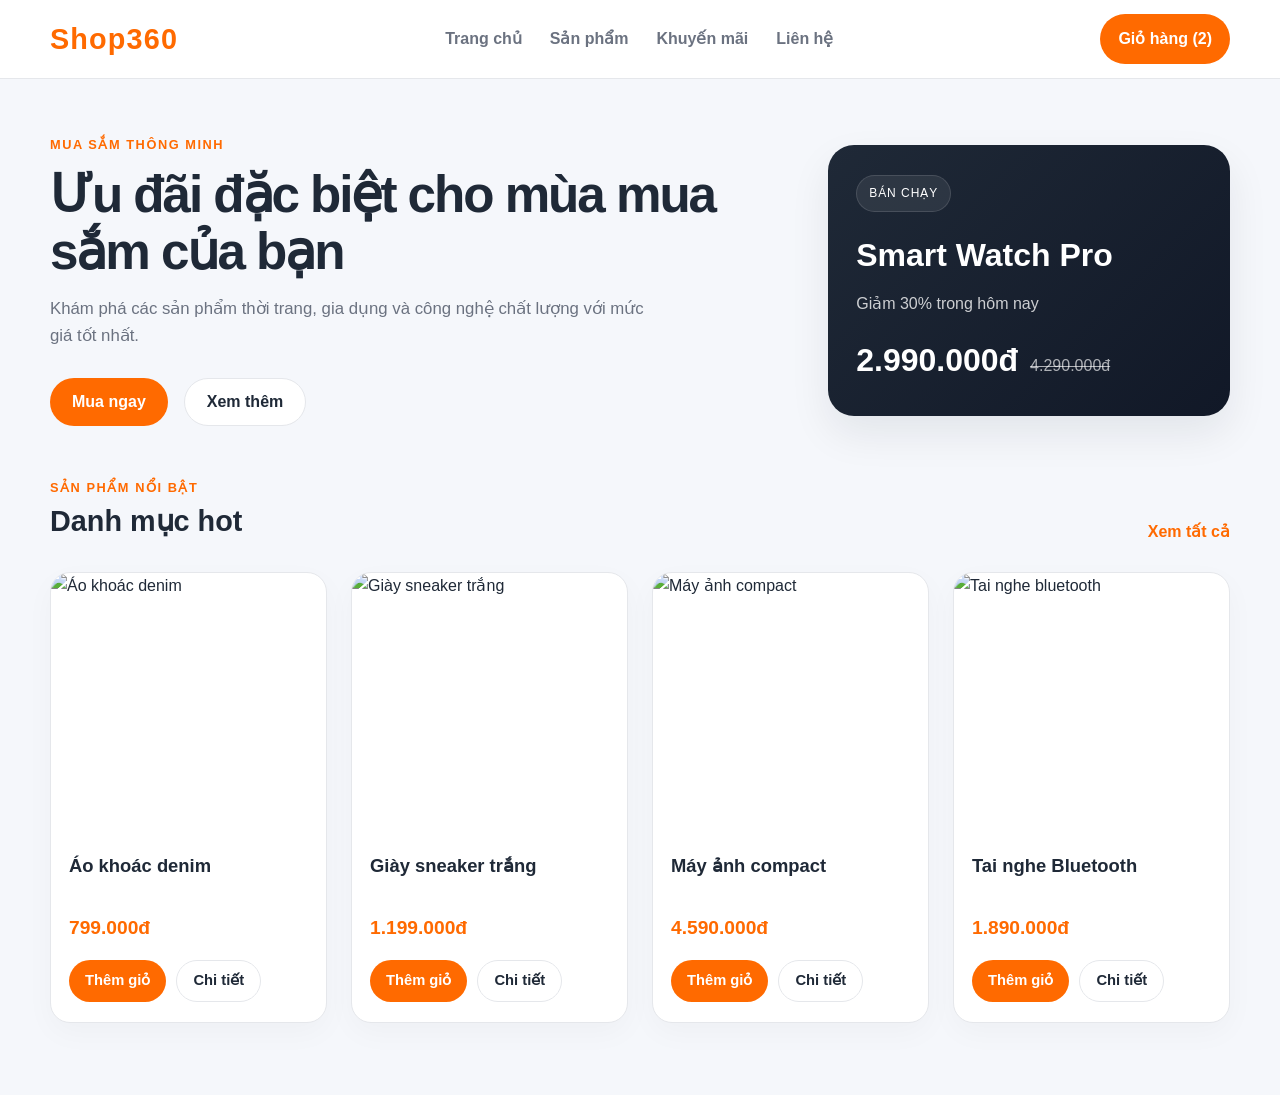
==== index.html @ 0231599e "Add files via upload" ====
<!DOCTYPE html>
<html lang="vi">
  <head>
    <meta charset="UTF-8" />
    <meta name="viewport" content="width=device-width, initial-scale=1.0" />
    <title>Shop360 | Mua sắm thông minh</title>
    <meta
      name="description"
      content="Trang thương mại điện tử mẫu với các sản phẩm nổi bật, giao diện đẹp và responsive."
    />
    <link rel="stylesheet" href="style.css" />
  </head>
  <body>
    <header class="topbar">
      <div class="container nav">
        <div class="brand" aria-label="Tên thương hiệu">Shop360</div>

        <nav class="menu" aria-label="Menu chính">
          <a href="#">Trang chủ</a>
          <a href="#">Sản phẩm</a>
          <a href="#">Khuyến mãi</a>
          <a href="#">Liên hệ</a>
        </nav>

        <button class="cart-btn" type="button">Giỏ hàng (2)</button>
      </div>
    </header>

    <main class="container">
      <section class="hero">
        <div class="hero-copy">
          <p class="eyebrow">Mua sắm thông minh</p>
          <h1>Ưu đãi đặc biệt cho mùa mua sắm của bạn</h1>
          <p class="lead">
            Khám phá các sản phẩm thời trang, gia dụng và công nghệ chất lượng
            với mức giá tốt nhất.
          </p>
          <div class="hero-actions">
            <a href="#products" class="primary-btn">Mua ngay</a>
            <a href="#" class="secondary-btn">Xem thêm</a>
          </div>
        </div>

        <div class="hero-panel" aria-label="Sản phẩm bán chạy">
          <span class="tag">Bán chạy</span>
          <h2>Smart Watch Pro</h2>
          <p>Giảm 30% trong hôm nay</p>
          <div class="price-box">
            <strong>2.990.000đ</strong>
            <span>4.290.000đ</span>
          </div>
        </div>
      </section>

      <section id="products" class="products-section">
        <div class="section-header">
          <div>
            <p class="eyebrow">Sản phẩm nổi bật</p>
            <h2>Danh mục hot</h2>
          </div>
          <a href="#" class="view-all">Xem tất cả</a>
        </div>

        <div class="products-grid">
          <article class="product-card">
            <img
              src="https://images.unsplash.com/photo-1521572267360-ee0c2909d518?auto=format&fit=crop&w=900&q=80"
              alt="Áo khoác denim"
            />
            <div class="product-info">
              <h3>Áo khoác denim</h3>
              <p class="price">799.000đ</p>
              <div class="actions">
                <button type="button" class="primary-btn small">Thêm giỏ</button>
                <button type="button" class="ghost-btn small">Chi tiết</button>
              </div>
            </div>
          </article>

          <article class="product-card">
            <img
              src="https://images.unsplash.com/photo-1542291026-7eec264c27ff?auto=format&fit=crop&w=900&q=80"
              alt="Giày sneaker trắng"
            />
            <div class="product-info">
              <h3>Giày sneaker trắng</h3>
              <p class="price">1.199.000đ</p>
              <div class="actions">
                <button type="button" class="primary-btn small">Thêm giỏ</button>
                <button type="button" class="ghost-btn small">Chi tiết</button>
              </div>
            </div>
          </article>

          <article class="product-card">
            <img
              src="https://images.unsplash.com/photo-1511497584788-876760111969?auto=format&fit=crop&w=900&q=80"
              alt="Máy ảnh compact"
            />
            <div class="product-info">
              <h3>Máy ảnh compact</h3>
              <p class="price">4.590.000đ</p>
              <div class="actions">
                <button type="button" class="primary-btn small">Thêm giỏ</button>
                <button type="button" class="ghost-btn small">Chi tiết</button>
              </div>
            </div>
          </article>

          <article class="product-card">
            <img
              src="https://images.unsplash.com/photo-1505740420928-5e560c06d30e?auto=format&fit=crop&w=900&q=80"
              alt="Tai nghe bluetooth"
            />
            <div class="product-info">
              <h3>Tai nghe Bluetooth</h3>
              <p class="price">1.890.000đ</p>
              <div class="actions">
                <button type="button" class="primary-btn small">Thêm giỏ</button>
                <button type="button" class="ghost-btn small">Chi tiết</button>
              </div>
            </div>
          </article>
        </div>
      </section>
    </main>
  </body>
</html>
---- style.css ----
:root {
  --primary: #ff6a00;
  --primary-dark: #e35b00;
  --text: #1f2937;
  --muted: #6b7280;
  --bg: #f5f7fb;
  --card: #ffffff;
  --border: #e5e7eb;
  --shadow: 0 18px 40px rgba(15, 23, 42, 0.08);
}

* {
  box-sizing: border-box;
  margin: 0;
  padding: 0;
}

html {
  scroll-behavior: smooth;
}

body {
  font-family: Arial, Helvetica, sans-serif;
  background: var(--bg);
  color: var(--text);
  line-height: 1.6;
}

img {
  max-width: 100%;
  display: block;
}

a {
  text-decoration: none;
  color: inherit;
}

button {
  font: inherit;
  cursor: pointer;
  border: none;
}

.container {
  width: min(1180px, calc(100% - 32px));
  margin: 0 auto;
}

.topbar {
  background: #fff;
  border-bottom: 1px solid var(--border);
  position: sticky;
  top: 0;
  z-index: 10;
}

.nav {
  height: 78px;
  display: flex;
  align-items: center;
  justify-content: space-between;
  gap: 24px;
}

.brand {
  font-size: 1.8rem;
  font-weight: 800;
  color: var(--primary);
  letter-spacing: 0.04em;
}

.menu {
  display: flex;
  align-items: center;
  gap: 28px;
  color: var(--text);
  font-weight: 600;
}

.menu a {
  color: var(--muted);
  transition: color 0.2s ease;
}

.menu a:hover {
  color: var(--primary);
}

.cart-btn,
.primary-btn,
.secondary-btn,
.ghost-btn {
  border-radius: 999px;
  transition: all 0.2s ease;
}

.cart-btn {
  background: var(--primary);
  color: #fff;
  padding: 12px 18px;
  font-weight: 700;
}

.cart-btn:hover {
  background: var(--primary-dark);
}

.hero {
  display: grid;
  grid-template-columns: 1.3fr 0.7fr;
  align-items: center;
  gap: 32px;
  padding: 56px 0 28px;
}

.hero-copy h1 {
  font-size: clamp(2.2rem, 4vw, 4rem);
  line-height: 1.1;
  margin: 12px 0 16px;
  letter-spacing: -0.04em;
}

.eyebrow {
  color: var(--primary);
  text-transform: uppercase;
  letter-spacing: 0.12em;
  font-weight: 700;
  font-size: 0.8rem;
}

.lead {
  max-width: 620px;
  color: var(--muted);
  font-size: 1.05rem;
}

.hero-actions {
  display: flex;
  align-items: center;
  gap: 16px;
  margin-top: 28px;
}

.primary-btn,
.secondary-btn,
.ghost-btn {
  display: inline-flex;
  justify-content: center;
  align-items: center;
  min-height: 48px;
  padding: 0 22px;
  font-weight: 700;
  cursor: pointer;
}

.primary-btn {
  background: var(--primary);
  color: #fff;
}

.primary-btn:hover {
  background: var(--primary-dark);
}

.secondary-btn {
  background: #fff;
  border: 1px solid var(--border);
  color: var(--text);
}

.secondary-btn:hover {
  border-color: var(--primary);
  color: var(--primary);
}

.hero-panel {
  background: linear-gradient(135deg, #1f2937, #111827);
  color: #fff;
  padding: 30px 28px;
  border-radius: 26px;
  box-shadow: var(--shadow);
  min-height: 260px;
  display: flex;
  flex-direction: column;
  justify-content: center;
}

.tag {
  display: inline-block;
  width: fit-content;
  background: rgba(255, 255, 255, 0.08);
  border: 1px solid rgba(255, 255, 255, 0.12);
  border-radius: 999px;
  padding: 8px 12px;
  font-size: 0.75rem;
  text-transform: uppercase;
  letter-spacing: 0.08em;
  margin-bottom: 18px;
}

.hero-panel h2 {
  font-size: 2rem;
  margin-bottom: 10px;
}

.hero-panel p {
  color: rgba(255, 255, 255, 0.78);
}

.price-box {
  margin-top: 18px;
  display: flex;
  align-items: baseline;
  gap: 12px;
  flex-wrap: wrap;
}

.price-box strong {
  font-size: 2rem;
}

.price-box span {
  text-decoration: line-through;
  color: rgba(255, 255, 255, 0.65);
}

.products-section {
  padding: 24px 0 72px;
}

.section-header {
  display: flex;
  justify-content: space-between;
  align-items: end;
  gap: 20px;
  margin-bottom: 28px;
}

.section-header h2 {
  font-size: clamp(1.8rem, 2vw, 2.4rem);
}

.view-all {
  color: var(--primary);
  font-weight: 700;
}

.products-grid {
  display: grid;
  grid-template-columns: repeat(4, minmax(0, 1fr));
  gap: 24px;
}

.product-card {
  background: var(--card);
  border: 1px solid var(--border);
  border-radius: 20px;
  overflow: hidden;
  box-shadow: 0 10px 30px rgba(17, 24, 39, 0.03);
  transition: transform 0.2s ease, box-shadow 0.2s ease;
}

.product-card:hover {
  transform: translateY(-4px);
  box-shadow: var(--shadow);
}

.product-card img {
  width: 100%;
  height: 260px;
  object-fit: cover;
}

.product-info {
  padding: 18px 18px 20px;
}

.product-info h3 {
  font-size: 1.15rem;
  margin-bottom: 10px;
  min-height: 52px;
}

.price {
  font-weight: 800;
  color: var(--primary);
  font-size: 1.2rem;
  margin-bottom: 16px;
}

.actions {
  display: flex;
  gap: 10px;
  flex-wrap: wrap;
}

.small {
  min-height: 42px;
  padding: 0 16px;
  font-size: 0.92rem;
}

.ghost-btn {
  background: #fff;
  color: var(--text);
  border: 1px solid var(--border);
}

.ghost-btn:hover {
  border-color: var(--primary);
  color: var(--primary);
}

@media (max-width: 1024px) {
  .products-grid {
    grid-template-columns: repeat(2, minmax(0, 1fr));
  }

  .hero {
    grid-template-columns: 1fr;
  }

  .hero-panel {
    max-width: 480px;
    width: 100%;
  }
}

@media (max-width: 680px) {
  .nav {
    flex-wrap: wrap;
    height: auto;
    padding: 16px 0;
  }

  .menu {
    width: 100%;
    justify-content: center;
    flex-wrap: wrap;
    gap: 12px 18px;
  }

  .cart-btn {
    width: 100%;
  }

  .section-header {
    flex-direction: column;
    align-items: flex-start;
  }

  .products-grid {
    grid-template-columns: 1fr;
  }

  .hero {
    padding-top: 32px;
  }

  .hero-copy h1 {
    font-size: 2.2rem;
  }

  .hero-actions {
    flex-direction: column;
    align-items: stretch;
  }

  .primary-btn,
  .secondary-btn,
  .ghost-btn {
    width: 100%;
  }
}
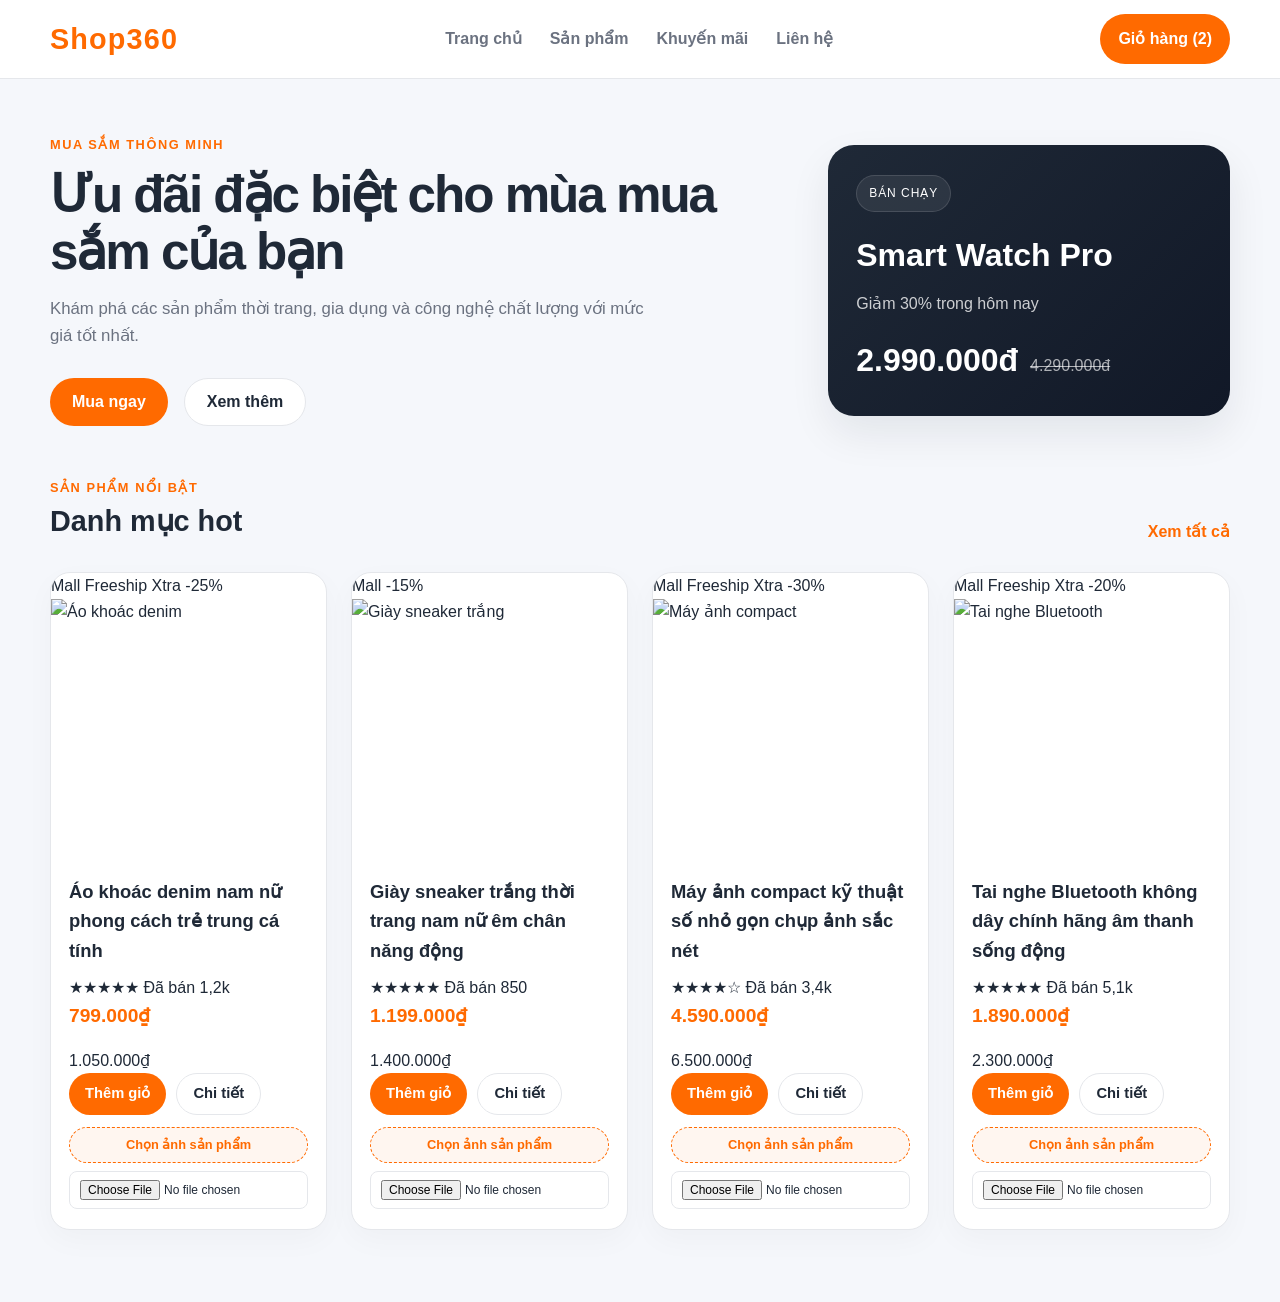
==== commit 5f0df690: "Add files via upload" ====
--- a/index.html
+++ b/index.html
@@ -8,7 +8,415 @@
       name="description"
       content="Trang thương mại điện tử mẫu với các sản phẩm nổi bật, giao diện đẹp và responsive."
     />
-    <link rel="stylesheet" href="style.css" />
+    <style>
+:root {
+  --primary: #ff6a00;
+  --primary-dark: #e35b00;
+  --text: #1f2937;
+  --muted: #6b7280;
+  --bg: #f5f7fb;
+  --card: #ffffff;
+  --border: #e5e7eb;
+  --shadow: 0 18px 40px rgba(15, 23, 42, 0.08);
+}
+
+* {
+  box-sizing: border-box;
+  margin: 0;
+  padding: 0;
+}
+
+html {
+  scroll-behavior: smooth;
+}
+
+body {
+  font-family: Arial, Helvetica, sans-serif;
+  background: var(--bg);
+  color: var(--text);
+  line-height: 1.6;
+}
+
+img {
+  max-width: 100%;
+  display: block;
+}
+
+a {
+  text-decoration: none;
+  color: inherit;
+}
+
+button {
+  font: inherit;
+  cursor: pointer;
+  border: none;
+}
+
+.container {
+  width: min(1180px, calc(100% - 32px));
+  margin: 0 auto;
+}
+
+.topbar {
+  background: #fff;
+  border-bottom: 1px solid var(--border);
+  position: sticky;
+  top: 0;
+  z-index: 10;
+}
+
+.nav {
+  height: 78px;
+  display: flex;
+  align-items: center;
+  justify-content: space-between;
+  gap: 24px;
+}
+
+.brand {
+  font-size: 1.8rem;
+  font-weight: 800;
+  color: var(--primary);
+  letter-spacing: 0.04em;
+}
+
+.menu {
+  display: flex;
+  align-items: center;
+  gap: 28px;
+  color: var(--text);
+  font-weight: 600;
+}
+
+.menu a {
+  color: var(--muted);
+  transition: color 0.2s ease;
+}
+
+.menu a:hover {
+  color: var(--primary);
+}
+
+.cart-btn,
+.primary-btn,
+.secondary-btn,
+.ghost-btn {
+  border-radius: 999px;
+  transition: all 0.2s ease;
+}
+
+.cart-btn {
+  background: var(--primary);
+  color: #fff;
+  padding: 12px 18px;
+  font-weight: 700;
+}
+
+.cart-btn:hover {
+  background: var(--primary-dark);
+}
+
+.hero {
+  display: grid;
+  grid-template-columns: 1.3fr 0.7fr;
+  align-items: center;
+  gap: 32px;
+  padding: 56px 0 28px;
+}
+
+.hero-copy h1 {
+  font-size: clamp(2.2rem, 4vw, 4rem);
+  line-height: 1.1;
+  margin: 12px 0 16px;
+  letter-spacing: -0.04em;
+}
+
+.eyebrow {
+  color: var(--primary);
+  text-transform: uppercase;
+  letter-spacing: 0.12em;
+  font-weight: 700;
+  font-size: 0.8rem;
+}
+
+.lead {
+  max-width: 620px;
+  color: var(--muted);
+  font-size: 1.05rem;
+}
+
+.hero-actions {
+  display: flex;
+  align-items: center;
+  gap: 16px;
+  margin-top: 28px;
+}
+
+.primary-btn,
+.secondary-btn,
+.ghost-btn {
+  display: inline-flex;
+  justify-content: center;
+  align-items: center;
+  min-height: 48px;
+  padding: 0 22px;
+  font-weight: 700;
+  cursor: pointer;
+}
+
+.primary-btn {
+  background: var(--primary);
+  color: #fff;
+}
+
+.primary-btn:hover {
+  background: var(--primary-dark);
+}
+
+.secondary-btn {
+  background: #fff;
+  border: 1px solid var(--border);
+  color: var(--text);
+}
+
+.secondary-btn:hover {
+  border-color: var(--primary);
+  color: var(--primary);
+}
+
+.hero-panel {
+  background: linear-gradient(135deg, #1f2937, #111827);
+  color: #fff;
+  padding: 30px 28px;
+  border-radius: 26px;
+  box-shadow: var(--shadow);
+  min-height: 260px;
+  display: flex;
+  flex-direction: column;
+  justify-content: center;
+}
+
+.tag {
+  display: inline-block;
+  width: fit-content;
+  background: rgba(255, 255, 255, 0.08);
+  border: 1px solid rgba(255, 255, 255, 0.12);
+  border-radius: 999px;
+  padding: 8px 12px;
+  font-size: 0.75rem;
+  text-transform: uppercase;
+  letter-spacing: 0.08em;
+  margin-bottom: 18px;
+}
+
+.hero-panel h2 {
+  font-size: 2rem;
+  margin-bottom: 10px;
+}
+
+.hero-panel p {
+  color: rgba(255, 255, 255, 0.78);
+}
+
+.price-box {
+  margin-top: 18px;
+  display: flex;
+  align-items: baseline;
+  gap: 12px;
+  flex-wrap: wrap;
+}
+
+.price-box strong {
+  font-size: 2rem;
+}
+
+.price-box span {
+  text-decoration: line-through;
+  color: rgba(255, 255, 255, 0.65);
+}
+
+.products-section {
+  padding: 24px 0 72px;
+}
+
+.section-header {
+  display: flex;
+  justify-content: space-between;
+  align-items: end;
+  gap: 20px;
+  margin-bottom: 28px;
+}
+
+.section-header h2 {
+  font-size: clamp(1.8rem, 2vw, 2.4rem);
+}
+
+.view-all {
+  color: var(--primary);
+  font-weight: 700;
+}
+
+.products-grid {
+  display: grid;
+  grid-template-columns: repeat(4, minmax(0, 1fr));
+  gap: 24px;
+}
+
+.product-card {
+  background: var(--card);
+  border: 1px solid var(--border);
+  border-radius: 20px;
+  overflow: hidden;
+  box-shadow: 0 10px 30px rgba(17, 24, 39, 0.03);
+  transition: transform 0.2s ease, box-shadow 0.2s ease;
+}
+
+.product-card:hover {
+  transform: translateY(-4px);
+  box-shadow: var(--shadow);
+}
+
+.product-card img {
+  width: 100%;
+  height: 260px;
+  object-fit: cover;
+}
+
+.product-info {
+  padding: 18px 18px 20px;
+}
+
+.product-info h3 {
+  font-size: 1.15rem;
+  margin-bottom: 10px;
+  min-height: 52px;
+}
+
+.price {
+  font-weight: 800;
+  color: var(--primary);
+  font-size: 1.2rem;
+  margin-bottom: 16px;
+}
+
+.actions {
+  display: flex;
+  gap: 10px;
+  flex-wrap: wrap;
+}
+
+.small {
+  min-height: 42px;
+  padding: 0 16px;
+  font-size: 0.92rem;
+}
+
+.ghost-btn {
+  background: #fff;
+  color: var(--text);
+  border: 1px solid var(--border);
+}
+
+.ghost-btn:hover {
+  border-color: var(--primary);
+  color: var(--primary);
+}
+
+.product-upload {
+  margin-top: 12px;
+  display: flex;
+  flex-direction: column;
+  gap: 8px;
+}
+
+.upload-label {
+  display: inline-flex;
+  align-items: center;
+  justify-content: center;
+  min-height: 36px;
+  padding: 0 12px;
+  font-size: 0.8rem;
+  font-weight: 700;
+  color: var(--primary);
+  border: 1px dashed var(--primary);
+  border-radius: 999px;
+  background: rgba(255, 106, 0, 0.06);
+  cursor: pointer;
+}
+
+.upload-input {
+  width: 100%;
+  font-size: 0.75rem;
+  color: var(--text);
+  border: 1px solid var(--border);
+  border-radius: 8px;
+  padding: 8px 10px;
+  background: #fff;
+}
+
+@media (max-width: 1024px) {
+  .products-grid {
+    grid-template-columns: repeat(2, minmax(0, 1fr));
+  }
+
+  .hero {
+    grid-template-columns: 1fr;
+  }
+
+  .hero-panel {
+    max-width: 480px;
+    width: 100%;
+  }
+}
+
+@media (max-width: 680px) {
+  .nav {
+    flex-wrap: wrap;
+    height: auto;
+    padding: 16px 0;
+  }
+
+  .menu {
+    width: 100%;
+    justify-content: center;
+    flex-wrap: wrap;
+    gap: 12px 18px;
+  }
+
+  .cart-btn {
+    width: 100%;
+  }
+
+  .section-header {
+    flex-direction: column;
+    align-items: flex-start;
+  }
+
+  .products-grid {
+    grid-template-columns: 1fr;
+  }
+
+  .hero {
+    padding-top: 32px;
+  }
+
+  .hero-copy h1 {
+    font-size: 2.2rem;
+  }
+
+  .hero-actions {
+    flex-direction: column;
+    align-items: stretch;
+  }
+
+  .primary-btn,
+  .secondary-btn,
+  .ghost-btn {
+    width: 100%;
+  }
+}
+    </style>
   </head>
   <body>
     <header class="topbar">
@@ -63,66 +471,193 @@
 
         <div class="products-grid">
           <article class="product-card">
+            <div class="product-badges" aria-label="Thông tin khuyến mãi">
+              <span class="badge mall">Mall</span>
+              <span class="badge ship">Freeship Xtra</span>
+              <span class="badge discount">-25%</span>
+            </div>
             <img
-              src="https://images.unsplash.com/photo-1521572267360-ee0c2909d518?auto=format&fit=crop&w=900&q=80"
+              src="images/denim.webp"
               alt="Áo khoác denim"
             />
             <div class="product-info">
-              <h3>Áo khoác denim</h3>
-              <p class="price">799.000đ</p>
+              <h3>Áo khoác denim nam nữ phong cách trẻ trung cá tính</h3>
+              <div class="rating-row" aria-label="Đánh giá sản phẩm">
+                <span class="stars">★★★★★</span>
+                <span class="sold">Đã bán 1,2k</span>
+              </div>
+              <div class="price-group">
+                <p class="price">799.000₫</p>
+                <p class="old-price">1.050.000₫</p>
+              </div>
               <div class="actions">
                 <button type="button" class="primary-btn small">Thêm giỏ</button>
                 <button type="button" class="ghost-btn small">Chi tiết</button>
               </div>
+
+              <div class="product-upload">
+                <label class="upload-label" for="upload-0">Chọn ảnh sản phẩm</label>
+                <input
+                  id="upload-0"
+                  class="upload-input"
+                  type="file"
+                  accept="image/*"
+                />
+              </div>
             </div>
           </article>
 
           <article class="product-card">
+            <div class="product-badges" aria-label="Thông tin khuyến mãi">
+              <span class="badge mall">Mall</span>
+              <span class="badge discount">-15%</span>
+            </div>
             <img
-              src="https://images.unsplash.com/photo-1542291026-7eec264c27ff?auto=format&fit=crop&w=900&q=80"
+              src="images/giay-trang.webp"
               alt="Giày sneaker trắng"
             />
             <div class="product-info">
-              <h3>Giày sneaker trắng</h3>
-              <p class="price">1.199.000đ</p>
+              <h3>Giày sneaker trắng thời trang nam nữ êm chân năng động</h3>
+              <div class="rating-row" aria-label="Đánh giá sản phẩm">
+                <span class="stars">★★★★★</span>
+                <span class="sold">Đã bán 850</span>
+              </div>
+              <div class="price-group">
+                <p class="price">1.199.000₫</p>
+                <p class="old-price">1.400.000₫</p>
+              </div>
               <div class="actions">
                 <button type="button" class="primary-btn small">Thêm giỏ</button>
                 <button type="button" class="ghost-btn small">Chi tiết</button>
               </div>
+
+              <div class="product-upload">
+                <label class="upload-label" for="upload-1">Chọn ảnh sản phẩm</label>
+                <input
+                  id="upload-1"
+                  class="upload-input"
+                  type="file"
+                  accept="image/*"
+                />
+              </div>
             </div>
           </article>
 
           <article class="product-card">
+            <div class="product-badges" aria-label="Thông tin khuyến mãi">
+              <span class="badge mall">Mall</span>
+              <span class="badge ship">Freeship Xtra</span>
+              <span class="badge discount">-30%</span>
+            </div>
             <img
-              src="https://images.unsplash.com/photo-1511497584788-876760111969?auto=format&fit=crop&w=900&q=80"
+              src="images/may-anh.webp"
               alt="Máy ảnh compact"
             />
             <div class="product-info">
-              <h3>Máy ảnh compact</h3>
-              <p class="price">4.590.000đ</p>
+              <h3>Máy ảnh compact kỹ thuật số nhỏ gọn chụp ảnh sắc nét</h3>
+              <div class="rating-row" aria-label="Đánh giá sản phẩm">
+                <span class="stars">★★★★☆</span>
+                <span class="sold">Đã bán 3,4k</span>
+              </div>
+              <div class="price-group">
+                <p class="price">4.590.000₫</p>
+                <p class="old-price">6.500.000₫</p>
+              </div>
               <div class="actions">
                 <button type="button" class="primary-btn small">Thêm giỏ</button>
                 <button type="button" class="ghost-btn small">Chi tiết</button>
               </div>
+
+              <div class="product-upload">
+                <label class="upload-label" for="upload-2">Chọn ảnh sản phẩm</label>
+                <input
+                  id="upload-2"
+                  class="upload-input"
+                  type="file"
+                  accept="image/*"
+                />
+              </div>
             </div>
           </article>
 
           <article class="product-card">
+            <div class="product-badges" aria-label="Thông tin khuyến mãi">
+              <span class="badge mall">Mall</span>
+              <span class="badge ship">Freeship Xtra</span>
+              <span class="badge discount">-20%</span>
+            </div>
             <img
-              src="https://images.unsplash.com/photo-1505740420928-5e560c06d30e?auto=format&fit=crop&w=900&q=80"
-              alt="Tai nghe bluetooth"
+              src="images/tai-nghe.webp"
+              alt="Tai nghe Bluetooth"
             />
             <div class="product-info">
-              <h3>Tai nghe Bluetooth</h3>
-              <p class="price">1.890.000đ</p>
+              <h3>Tai nghe Bluetooth không dây chính hãng âm thanh sống động</h3>
+              <div class="rating-row" aria-label="Đánh giá sản phẩm">
+                <span class="stars">★★★★★</span>
+                <span class="sold">Đã bán 5,1k</span>
+              </div>
+              <div class="price-group">
+                <p class="price">1.890.000₫</p>
+                <p class="old-price">2.300.000₫</p>
+              </div>
               <div class="actions">
                 <button type="button" class="primary-btn small">Thêm giỏ</button>
                 <button type="button" class="ghost-btn small">Chi tiết</button>
+              </div>
+
+              <div class="product-upload">
+                <label class="upload-label" for="upload-3">Chọn ảnh sản phẩm</label>
+                <input
+                  id="upload-3"
+                  class="upload-input"
+                  type="file"
+                  accept="image/*"
+                />
               </div>
             </div>
           </article>
         </div>
       </section>
     </main>
+
+    <script>
+      const productKeys = [
+        'shop360-product-0',
+        'shop360-product-1',
+        'shop360-product-2',
+        'shop360-product-3'
+      ];
+
+      const defaultProductImages = [
+        'images/denim.webp',
+        'images/giay-trang.webp',
+        'images/may-anh.webp',
+        'images/tai-nghe.webp'
+      ];
+
+      document.querySelectorAll('.product-card').forEach((card, index) => {
+        const img = card.querySelector('img');
+        const input = document.getElementById(`upload-${index}`);
+        const savedData = localStorage.getItem(productKeys[index]);
+
+        img.src = savedData || defaultProductImages[index];
+
+        if (input) {
+          input.addEventListener('change', function (event) {
+            const file = event.target.files[0];
+            if (!file) return;
+
+            const reader = new FileReader();
+            reader.onload = function (e) {
+              const dataUrl = e.target.result;
+              img.src = dataUrl;
+              localStorage.setItem(productKeys[index], dataUrl);
+            };
+
+            reader.readAsDataURL(file);
+          });
+        }
+      });
+    </script>
   </body>
 </html>
